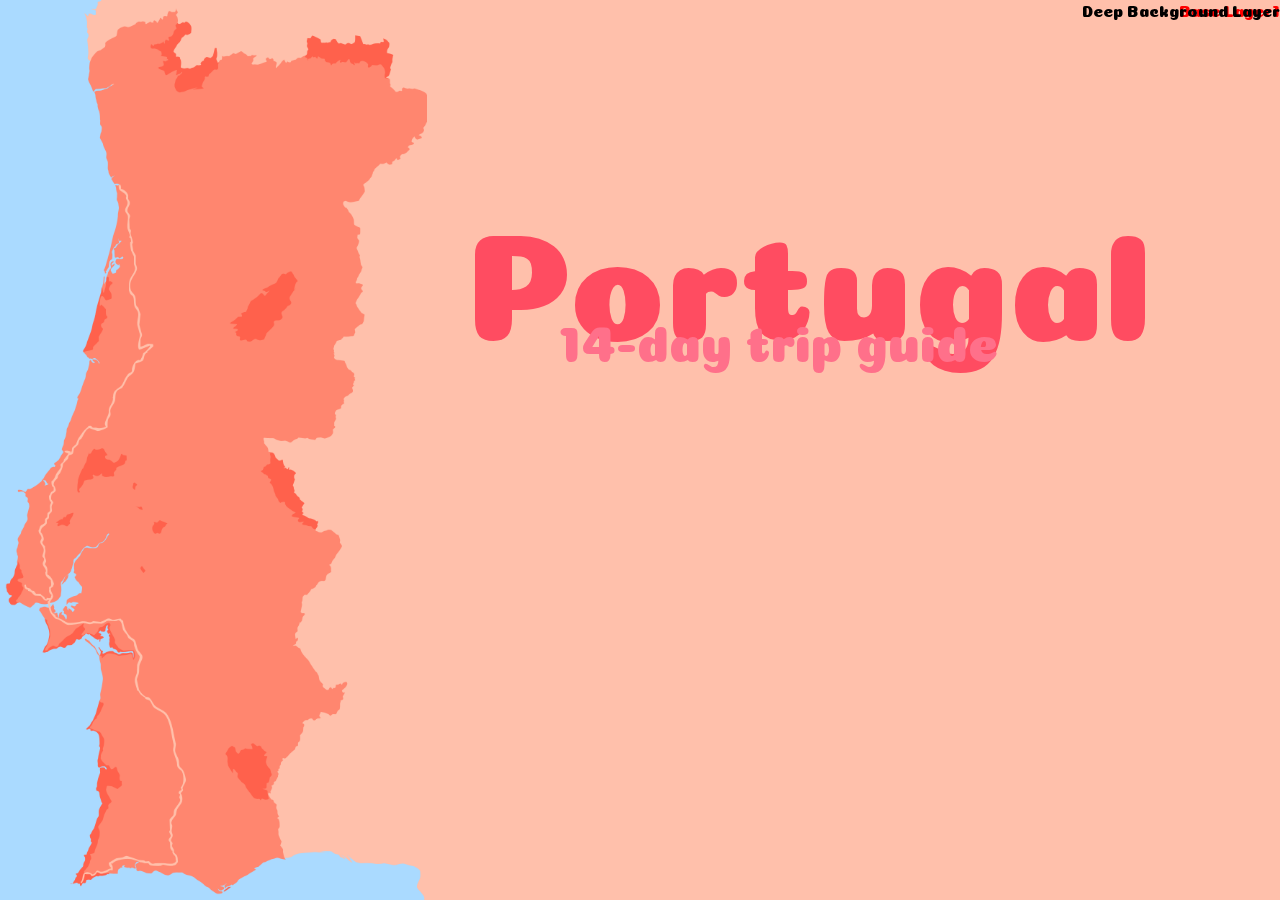
==== paralax.html @ e5c55ca5 "First upload" ====
<!DOCTYPE html>
<html lang="en">
<head>
    <meta charset="UTF-8">
    <meta name="viewport" content="width=device-width, initial-scale=1.0">
    <meta http-equiv="X-UA-Compatible" content="ie=edge">
    <link href="https://fonts.googleapis.com/css?family=Coiny|Lato" rel="stylesheet">
    <link rel="stylesheet" href="paralax.css">
    <link rel="stylesheet" href="effects.css">
    <title>Portuagl 14-day trip</title>
</head>
<body>
  
    <div class="parallax">
        <div id="title">Portugal<p>14-day trip guide</p></div>
        
        <div id="group2" class="parallax__group">
          <div class="parallax__layer parallax__layer--base">
            <div class="title">Base Layer1</div>
          </div>
          <div class="parallax__layer parallax__layer--back">
            <div class="title">Background Layer2</div>
          </div>
        </div>
        <div id="group3" class="parallax__group">
          <div class="parallax__layer parallax__layer--fore">
            <div class="title">Foreground Layer3</div>
          </div>
          <div class="parallax__layer parallax__layer--base">
            <div class="title">Base Layer4</div>
          </div>
        </div>
        <div id="group4" class="parallax__group">
          <div class="parallax__layer parallax__layer--base">
            <div class="title">Base Layer5</div>
          </div>
          <div class="parallax__layer parallax__layer--back">
            <div class="title">Background Layer6
              <div id="trg2" class="trigger"></div></div>
          </div>
          <div id="deep" class="parallax__layer deep_bcg">
            <div  class="title ">Deep Background Layer</div>
            <div id="trg1" class="trigger"></div>
            <div id="porto" class="pins"></div>
            <div id="plane" class=""></div>
          </div>
        </div>
        <div id="group5" class="parallax__group">
          <div class="parallax__layer parallax__layer--fore">
            <div class="title">Foreground Layer7</div>
          </div>
          <div class="parallax__layer parallax__layer--base">
            <div class="title">Base Layer8</div>
          </div>
        </div>
        <div id="group6" class="parallax__group">
          <div class="parallax__layer parallax__layer--back">
            <div class="title">Background Layer9</div>
          </div>
          <div class="parallax__layer parallax__layer--base">
            <div class="title">Base Layer10</div>
          </div>
        </div>
        <div id="group7" class="parallax__group">
          <div class="parallax__layer parallax__layer--base">
            <div class="title">Base Layer11</div>
          </div>
        </div>
        <div id="group2" class="parallax__group">
            <div class="parallax__layer parallax__layer--base">
              <div class="title">Base Layer12</div>
            </div>
            <div class="parallax__layer parallax__layer--back">
              <div class="title">Background Layer13</div>
            </div>
          </div>
      </div>
      <script src="paralax.js"></script>
</body>
</html>
---- paralax.css ----
body {
    margin: 0;
    background-color: #ffc0ab;
    font-family: 'Coiny', cursive;

}
.trigger {
  display: block;
  width: 100px;
  height: 100px;
  margin-left: 100px;
}
.title {
  text-align: right;
}
#title {
  position: fixed;
  top: 20vh;
  right: 10vw;
  z-index: 100;
  text-align: right;
  font-size: 12vw;
  color: #ff4c61;
}
#plane {
  display: block;
  position: absolute;
  z-index: 999;
  width: 250px;
  height: 250px;
  top: -150px; 
  left: 110vw;
  text-align: right;
  font-size: 12vw;
  color: #ff4c61;
  background-image: url(paper-plane.svg);
}
#title>p{
  font-size: 4vw;
margin-top: -40px;
padding-right: 12vw;
color: #ff708a;

}
.parallax {
    perspective: 1px;
    height: 100vh;
    overflow-x: hidden;
    overflow-y: auto;
  }
  .parallax__group {
    position: relative;
    height: 200vh;
    transform-style: preserve-3d;  
  }
  .parallax__layer {
    position: absolute;
    top: 0;
    right: 0;
    bottom: 0;
    left: 0;
  }
  .parallax__layer--base {
    transform: translateZ(0);
    color: red;
  }
  .parallax__layer--back {
    transform: translateZ(-1px) scale(2);
    z-index: -5;
  }
  .deep_bcg {
    transform: translateZ(-2px) scale(3);
    background: url(1.png);
    background-repeat: no-repeat;
    background-size:  auto 100vh;
    height: 500vh;
  }
  .deep_bcg>.pins {
    display: block;
    position: absolute;
    z-index: 999;
    width: 5vh;
    height: 5vh;
    background-color: white;
    border-radius: 50%;
    border: 7px solid #ff4c61;

  }
  #porto {
    top: 100vh;
    left: 65vh;
  }
  #porto::after {
    font-size: 5vh;
    content: "Porto";
    position: absolute;
    left: 6vh;
    top: 0px;
    color: white;
  }
---- effects.css ----
*{
    margin: 0;
}
.orange {
    -webkit-animation-name: orange; /* Safari 4.0 - 8.0 */
    -webkit-animation-duration: 1s; /* Safari 4.0 - 8.0 */
    animation-name: orange;
    animation-duration: 1s;
    animation-fill-mode: forwards;
}
.orange_bye {
    -webkit-animation-name: orange_bye; /* Safari 4.0 - 8.0 */
    -webkit-animation-duration: 1s; /* Safari 4.0 - 8.0 */
    animation-name: orange_bye;
    animation-duration: 1s;
    animation-fill-mode: forwards;
}
.bcgBig {
    -webkit-animation-name: bcg_big; /* Safari 4.0 - 8.0 */
    -webkit-animation-duration: 1s; /* Safari 4.0 - 8.0 */
    animation-name: bcg_big;
    animation-duration: 1s;
    animation-fill-mode: forwards;
}
.bcgSmall {
    -webkit-animation-name: bcg_small; /* Safari 4.0 - 8.0 */
    -webkit-animation-duration: 1s; /* Safari 4.0 - 8.0 */
    animation-name: bcg_small;
    animation-duration: 1s;
    animation-fill-mode: forwards;
}
@keyframes orange {
    from {right: -320px;}
    to {right: 320px;}
}
@keyframes orange_bye {
    from {right: 320px;}
    to {right: -320px;}
}

@keyframes bcg_big {
    from {background-size: auto 100vh;}
    to {background-size: auto 500vh;}
}
@keyframes bcg_small {
    from {background-size: auto 500vh;}
    to {background-size: auto 100vh;}
}
.planeIn{
    -webkit-animation-name: plane_in; /* Safari 4.0 - 8.0 */
    -webkit-animation-duration: 2s; /* Safari 4.0 - 8.0 */
    animation-name: plane_in;
    animation-timing-function: ease-in-out;
    animation-duration: 2s;
    animation-fill-mode: forwards;
}
@keyframes plane_in {
    0% {top: -150px; left: 110vw; width: 250px; height: 250px;}
    60% {width: 450px; height: 450px;}
    100% {  top: 100vh; left: 65vh; width: 50px; height: 50px;}
}
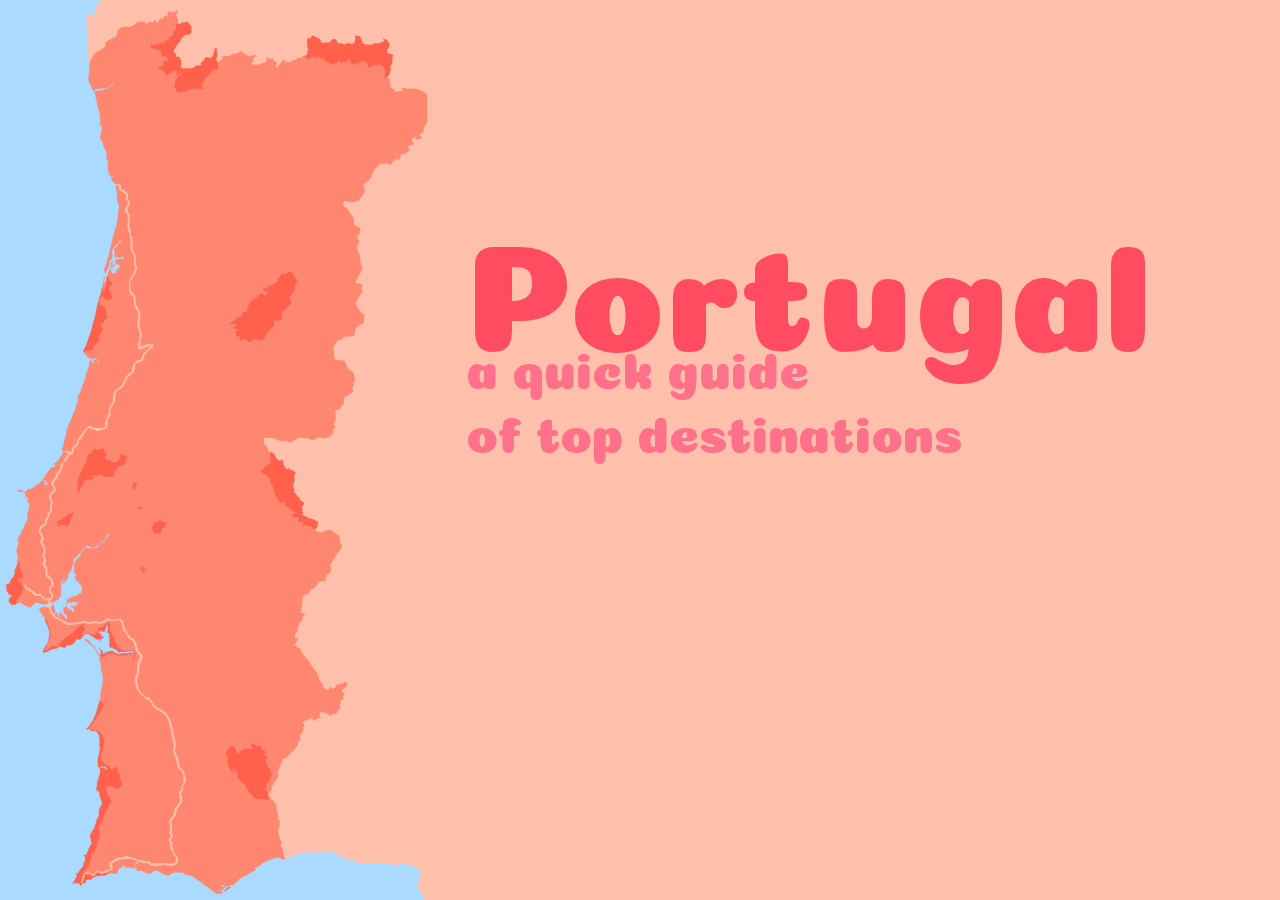
==== commit bcb1e5d0: "Almost ready" ====
--- a/paralax.html
+++ b/paralax.html
@@ -4,75 +4,137 @@
     <meta charset="UTF-8">
     <meta name="viewport" content="width=device-width, initial-scale=1.0">
     <meta http-equiv="X-UA-Compatible" content="ie=edge">
-    <link href="https://fonts.googleapis.com/css?family=Coiny|Lato" rel="stylesheet">
+    <link href="https://fonts.googleapis.com/css?family=Coiny|Laila" rel="stylesheet">
     <link rel="stylesheet" href="paralax.css">
     <link rel="stylesheet" href="effects.css">
     <title>Portuagl 14-day trip</title>
 </head>
 <body>
-  
+    
     <div class="parallax">
-        <div id="title">Portugal<p>14-day trip guide</p></div>
-        
+        <div id="title" class="">Portugal<p>a quick guide <br>of top destinations</p></div>
+        <div id="track"></div>
         <div id="group2" class="parallax__group">
-          <div class="parallax__layer parallax__layer--base">
+          <div class="parallax__layer parallax__layer--base hide">
             <div class="title">Base Layer1</div>
           </div>
-          <div class="parallax__layer parallax__layer--back">
+          <div class="parallax__layer parallax__layer--back hide">
             <div class="title">Background Layer2</div>
           </div>
         </div>
         <div id="group3" class="parallax__group">
-          <div class="parallax__layer parallax__layer--fore">
+          <div class="parallax__layer parallax__layer--fore hide">
+              <div id="apend1" class="visible apend"></div>
             <div class="title">Foreground Layer3</div>
           </div>
-          <div class="parallax__layer parallax__layer--base">
+          <div class="parallax__layer parallax__layer--base hide">
+              <div id="apend1" class="visible apend"></div>
             <div class="title">Base Layer4</div>
           </div>
+          <div id="trg4" class="trigger visible"></div>
         </div>
         <div id="group4" class="parallax__group">
-          <div class="parallax__layer parallax__layer--base">
+            
+          <div class="parallax__layer parallax__layer--base hide">
+              <div id="apend2" class="visible apend"></div>
             <div class="title">Base Layer5</div>
           </div>
-          <div class="parallax__layer parallax__layer--back">
+          <div class="parallax__layer parallax__layer--back hide">
+              <div id="apend3" class="visible apend left"></div>
             <div class="title">Background Layer6
+                <div id="apend6" class="visible apend"></div>
               <div id="trg2" class="trigger"></div></div>
           </div>
           <div id="deep" class="parallax__layer deep_bcg">
-            <div  class="title ">Deep Background Layer</div>
+            <div  class="title "></div>
             <div id="trg1" class="trigger"></div>
             <div id="porto" class="pins"></div>
+            <div class="pins coimbra"></div>
+            <div class="pins nazare"></div>
+            <div class="pins lisbon"></div>
+            <div class="pins sintra"></div>
+            <div class="pins lagos"></div>
+            <div class="pins sagres"></div>
             <div id="plane" class=""></div>
+            <div class="cityInfo cityPorto ">
+              <h1>Porto</h1>
+              Porto (Portuguese pronunciation: [ˈpoɾtu]) is the second-largest city in Portugal after Lisbon[3] and one of the major urban areas of the Iberian Peninsula. The city proper has a population of 237,591 and the metropolitan area of Porto, which extends beyond the administrative limits of the city, has a population of 1.9 million (2011)[4] in an area of 2,395 km2 (925 sq mi),[5] making it the second-largest urban area in Portugal.[6][7][8] It is recognized as a gamma-level global city by the Globalization and World Cities (GaWC) Study Group,[9] the only Portuguese city besides Lisbon to be recognised as a global city.
+
+Located along the Douro River estuary in northern Portugal, Porto is one of the oldest European centres, and its historical core was proclaimed a World Heritage Site by UNESCO in 1996. The western part of its urban area extends to the coastline of the Atlantic Ocean. Its settlement dates back many centuries, when it was an outpost of the Roman Empire. Its combined Celtic-Latin name, Portus Cale,[10] has been referred to as the origin of the name "Portugal", based on transliteration and oral evolution from Latin. In Portuguese, the name of the city is spelled with a definite article o Porto; consequently, its English name evolved from a misinterpretation of the oral pronunciation and referred to as Oporto in modern literature and by many speakers.
+
+Port wine, one of Portugal's most famous exports, is named after Porto, since the metropolitan area, and in particular the cellars of Vila Nova de Gaia, were responsible for the packaging, transport, and export of fortified wine.[11] In 2014 and 2017, Porto was elected The Best European Destination by the Best European Destinations Agency.[12] Porto is on the Portuguese Way path of the Camino de Santiago.
+            </div>
+            <div class="cityInfo cityCoimbra"><h1>Coimbra</h1>
+              Coimbra (Portuguese pronunciation: [kuˈĩbɾɐ, ˈkwĩbɾɐ][1]) is a city and a municipality in Portugal. The population at the 2011 census was 143,397,[2] in an area of 319.40 square kilometres (123.3 sq mi).[3] The fourth-largest urban centre in Portugal (after Lisbon, Porto and Braga), it is the largest city of the district of Coimbra and the Centro Region. About 460,000 people live in the Região de Coimbra, comprising 19 municipalities and extending into an area 4,336 square kilometres (1,674 sq mi).
+
+              Among the many archaeological structures dating back to the Roman era, when Coimbra was the settlement of Aeminium, are its well-preserved aqueduct and cryptoporticus. Similarly, buildings from the period when Coimbra was the capital of Portugal (from 1131 to 1255) still remain. During the late Middle Ages, with its decline as the political centre of the Kingdom of Portugal, Coimbra began to evolve into a major cultural centre. This was in large part helped by the establishment of the University of Coimbra in 1290, the oldest academic institution in the Portuguese-speaking world. Apart from attracting many European and international students, the university is visited by many tourists for its monuments and history. Its historical buildings were classified as a World Heritage site by UNESCO in 2013: "Coimbra offers an outstanding example of an integrated university city with a specific urban typology as well as its own ceremonial and cultural traditions that have been kept alive through the ages."[4]
+            </div>
+            <div class="cityInfo cityNazare"><h1>Nazare</h1>
+              Nazaré is a popular surfing destination because of its very high breaking waves that form due to the presence of the underwater Nazaré Canyon.[8] As the canyon creates constructive interference between the incoming swell waves, it makes their heights much larger on this stretch of coast.
+
+              Due to the height of the waves, numerous surfing records have been set at Nazaré. In November 2011, surfer Garrett McNamara, who resided in Hawaii at that time, surfed a then record-breaking giant wave: 23.8 m (78 ft) from trough to crest, at Praia do Norte, Nazaré.[9] On November 8, 2017, Brazilian surfer Rodrigo Koxa broke the previous record by surfing a big wave of 24.4 m (80 ft); for this feat he won the Quiksilver XXL Biggest Wave prize and entered the Guinness World Record for the biggest wave ever surfed.[10][11] Social media wrongly attributed a footage of German surfer Sebastian Steudtne surfing another big wave also in Nazaré to Koxa; both have made public statements in attempts to correct the original misinformation.[12] In the meantime, Portuguese surfer Hugo Vau surfed a potentially 35 m (115 ft) high wave, known as "the big mama", on 19 January 2018. This achievement yet to be validated.[13]
+              
+              The waves at this point can also be dangerous to those ashore. In August 2012, a rogue wave killed a 5 year old British girl and her grandfather walking along Salgado Beach.[14]
+              
+              Popular viewing points for surfing competitions have witnessed a great spike in visitors, such as the lighthouse, which increased from 80,000 visitors in 2015 to 174,000 in 2017. [15]
+            </div>
+            <div class="cityInfo cityLisbon"><h1>Lisbon</h1>
+              Lisbon is recognised as an alpha-level global city by the Globalization and World Cities (GaWC) Study Group because of its importance in finance, commerce, media, entertainment, arts, international trade, education and tourism.[6] Lisbon is the only Portuguese city besides Porto to be recognised as a global city.[7][8] It is one of the major economic centres on the continent, with a growing financial sector and one of the largest container ports on Europe's Atlantic coast.[9] Additionally, Humberto Delgado Airport served 26.7 million passengers in 2017, being the busiest airport in Portugal, the 3rd busiest in the Iberian Peninsula and the 20th busiest in Europe,[10] and the motorway network and the high-speed rail system of Alfa Pendular links the main cities of Portugal (such as Braga, Porto and Coimbra) to Lisbon.[11] The city is the 9th-most-visited city in Southern Europe, after Rome, Istanbul, Barcelona, Milan, Venice, Madrid, Florence and Athens, with 3,320,300 tourists in 2017.[12] The Lisbon region contributes with a higher GDP PPP per capita than any other region in Portugal. Its GDP amounts to 96.3 billion USD and thus $32,434 per capita.[13][14] The city occupies the 40th place of highest gross earnings in the world.[15] Most of the headquarters of multinational corporations in Portugal are located in the Lisbon area.[16] It is also the political centre of the country, as its seat of Government and residence of the Head of State.
+
+              Lisbon is one of the oldest cities in the world, and one of the oldest in Western Europe, predating other modern European capitals such as London, Paris, and Rome by centuries. Julius Caesar made it a municipium called Felicitas Julia, adding to the name Olissipo. Ruled by a series of Germanic tribes from the 5th century, it was captured by the Moors in the 8th century. In 1147, the Crusaders under Afonso Henriques reconquered the city and since then it has been a major political, economic and cultural centre of Portugal. Unlike most capital cities, Lisbon's status as the capital of Portugal has never been granted or confirmed officially – by statute or in written form. Its position as the capital has formed through constitutional convention, making its position as de facto capital a part of the Constitution of Portugal.
+            </div>
+            <div class="cityInfo citySintra"><h1>Sintra</h1>
+              The historic center of the Vila de Sintra is famous for its 19th-century Romanticist architecture, historic estates & villas, gardens, and numerous royal palaces & castles, which resulted in the classification of the town and its historic passage as a UNESCO World Heritage Site. Sintra is similarly known for its numerous gardens and nature parks, including the Sintra-Cascais Nature Park and the Sintra Mountains. Sintra's most iconic landmarks include the mediaeval Castle of the Moors, the romanticist Pena National Palace and the Portuguese Renaissance Sintra National Palace.
+
+              Sintra is consistently ranked as one of the wealthiest and most expensive municipalities in both Portugal and the Iberian Peninsula as a whole.[3][4][5][6] Sintra is one of Portugal's most expensive and sought after real estate markets, famed for its numerous historic villas and luxury estates, and is home to one of the largest foreign expat communities along the Portuguese Riviera.[7][8][9][10][11] Sintra is similarly known for its high standards of living, consistently ranking as one of the best places to live in Portugal.[12][13]
+            </div>
+            <div class="cityInfo cityLagos"><h1>Lagos</h1>
+              Lagos is one of the most visited cities in the Algarve and Portugal, due to its variety of tourist-friendly beaches, rock formations (Ponta da Piedade), bars, restaurants and hotels, renowned for its vibrant summer nightlife and parties.[citation needed] Yet, Lagos is also a historic centre of the Portuguese Age of Discovery, frequent home of Henry the Navigator, historical shipyard and, at one time, centre of the European slave trade.[5] In 2012, travel website TripAdvisor, classified Lagos as the number 1 travel destination, on a list of "15 destinations on the rise" worldwide.[6]
+              <h1>Sagres</h1> Sagres Point (Ponta de Sagres, Portuguese pronunciation: [ˈsaɣɾɨʃ], from the Latin Promontorium Sacrum ‘Holy Promontory’) is a windswept shelf-like promontory located in the southwest Algarve region of southern Portugal. Only 4 km to the west and 3 km to the north lies Cape St. Vincent (Cabo de São Vicente), which is usually taken as the southwesternmost tip of Europe. The vicinity of Sagres Point and Cape St. Vincent has been used for religious purposes since Neolithic times, to which standing menhirs near Vila do Bispo, a few miles from both points, attest.
+            </div>
           </div>
         </div>
-        <div id="group5" class="parallax__group">
-          <div class="parallax__layer parallax__layer--fore">
+        <div id="group5" class="parallax__group hide">
+          <div class="parallax__layer parallax__layer--fore hide">
             <div class="title">Foreground Layer7</div>
           </div>
-          <div class="parallax__layer parallax__layer--base">
+          <div class="parallax__layer parallax__layer--base hide">
+              <div id="apend1" class="visible apend"></div>
+              <div id="trg5" class="trigger"></div>
             <div class="title">Base Layer8</div>
           </div>
         </div>
-        <div id="group6" class="parallax__group">
-          <div class="parallax__layer parallax__layer--back">
+        <div id="group6" class="parallax__group ">
+            <div id="apend7" class="visible apend"></div>
+          <div class="parallax__layer parallax__layer--back hide">
+              <div id="apend9" class="visible apend left"></div>
             <div class="title">Background Layer9</div>
           </div>
-          <div class="parallax__layer parallax__layer--base">
+          <div class="parallax__layer parallax__layer--base hide">
+              
+
+
+              <div id="trg6" class="trigger"></div>
             <div class="title">Base Layer10</div>
           </div>
         </div>
-        <div id="group7" class="parallax__group">
-          <div class="parallax__layer parallax__layer--base">
+        <div id="group7" class="parallax__group hide">
+          <div class="parallax__layer parallax__layer--base hide">
+              <div id="apend8" class="visible apend left"></div>
             <div class="title">Base Layer11</div>
           </div>
         </div>
-        <div id="group2" class="parallax__group">
-            <div class="parallax__layer parallax__layer--base">
+        <div id="group1" class="parallax__group hide">
+            <div class="parallax__layer parallax__layer--base hide">
               <div class="title">Base Layer12</div>
+              <div id="apend5" class="visible apend"></div>
             </div>
-            <div class="parallax__layer parallax__layer--back">
+            <div class="parallax__layer parallax__layer--back hide">
+                <div id="apend4" class="visible apend left"></div>
               <div class="title">Background Layer13</div>
+
             </div>
+            <div id="trg7" class="trigger"></div></div>
           </div>
       </div>
       <script src="paralax.js"></script>
--- a/paralax.css
+++ b/paralax.css
@@ -1,8 +1,33 @@
 body {
     margin: 0;
     background-color: #ffc0ab;
-    font-family: 'Coiny', cursive;
-
+    font-family: 'Laila', serif;
+
+}
+::-webkit-scrollbar {
+  width: 12px;
+}
+
+::-webkit-scrollbar-track {
+  -webkit-box-shadow: #ffc0ab; 
+  border-radius: 10px;
+}
+
+::-webkit-scrollbar-thumb {
+  border-radius: 10px;
+  -webkit-box-shadow: #ffc0ab;
+  background: #ffc0ab;
+}
+h1 {
+  float: left;
+  font-size: 4rem;
+  margin: 15px 10px 0 0;
+  line-height: 2rem;
+  font-family: 'Coiny', cursive;
+}
+p{
+  text-align: left;
+  line-height: 4rem;
 }
 .trigger {
   display: block;
@@ -21,6 +46,9 @@
   text-align: right;
   font-size: 12vw;
   color: #ff4c61;
+  line-height: 12rem;
+  font-family: 'Coiny', cursive;
+
 }
 #plane {
   display: block;
@@ -35,11 +63,33 @@
   color: #ff4c61;
   background-image: url(paper-plane.svg);
 }
+#bus {
+  display: block;
+  position: absolute;
+  z-index: 999;
+  background-image: url(bus.svg);
+}
 #title>p{
   font-size: 4vw;
 margin-top: -40px;
 padding-right: 12vw;
 color: #ff708a;
+}
+#track {
+  position: absolute;
+  display: block;
+  top: 0;
+  left: 0;
+  background-color: white;
+  transform: translateZ(-2px) scale(3);
+}
+#group2 {
+  background-color: #ffc0ab;
+}
+#trg4 {
+  background-color: red;
+  position: absolute;
+  bottom: 35vh;
 
 }
 .parallax {
@@ -60,6 +110,76 @@
     bottom: 0;
     left: 0;
   }
+  .hide {
+    visibility: hidden;
+  }
+  .visible {
+    visibility: visible;
+  }
+  .apend {
+    display: block;
+    position: absolute;
+    width: 40vw;
+    height: 40vh;
+    left: 60vw;
+  }
+  #apend1 {
+    background: url(appendixes/france.png);
+    background-repeat: no-repeat;
+    background-position: center;
+    background-size:  auto 100%;
+  }  
+  #apend2 {
+    background: url(appendixes/tram.png);
+    background-repeat: no-repeat;
+    background-position: center;
+    background-size:  auto 100%;
+  }
+  #apend3 {
+    background: url(appendixes/boat.png);
+    background-repeat: no-repeat;
+    background-position: center;
+    background-size:  auto 100%;
+  }
+  #apend4 {
+    background: url(appendixes/kogut.png);
+    background-repeat: no-repeat;
+    background-position: center;
+    background-size:  auto 100%;
+  }
+  #apend5 {
+    background: url(appendixes/git.png);
+    background-repeat: no-repeat;
+    background-position: center;
+    background-size:  auto 100%;
+  }
+  #apend6 {
+    background: url(appendixes/port.png);
+    background-repeat: no-repeat;
+    background-position: center;
+    background-size:  auto 100%;
+  }
+  #apend7 {
+    background: url(appendixes/pastel.png);
+    background-repeat: no-repeat;
+    background-position: center;
+    background-size:  auto 100%;
+  }
+  #apend8 {
+    background: url(appendixes/bika.png);
+    background-repeat: no-repeat;
+    background-position: center;
+    background-size:  auto 100%;
+  }
+  #apend9 {
+    background: url(appendixes/surf.png);
+    background-repeat: no-repeat;
+    background-position: center;
+    background-size:  auto 100%;
+  }
+  .left {
+    left: 2vw;
+  }
   .parallax__layer--base {
     transform: translateZ(0);
     color: red;
@@ -76,7 +196,6 @@
     height: 500vh;
   }
   .deep_bcg>.pins {
-    display: block;
     position: absolute;
     z-index: 999;
     width: 5vh;
@@ -84,11 +203,104 @@
     background-color: white;
     border-radius: 50%;
     border: 7px solid #ff4c61;
-
+    -webkit-animation-name: letShow; /* Safari 4.0 - 8.0 */
+    -webkit-animation-duration: 1s; /* Safari 4.0 - 8.0 */
+    animation-name: letShow;
+    animation-timing-function: ease-in-out;
+    animation-duration: 1s;
+    animation-fill-mode: forwards;
+    font-family: 'Coiny', cursive;
+  }
+  .pins::after{
+    -webkit-animation-name: letShowText; /* Safari 4.0 - 8.0 */
+    -webkit-animation-duration: 1s; /* Safari 4.0 - 8.0 */
+    animation-name: letShowText;
+    animation-timing-function: ease-in-out;
+    animation-duration: 1s;
+    animation-fill-mode: forwards;
   }
   #porto {
     top: 100vh;
     left: 65vh;
+    display: block;
+  }
+ .coimbra {
+    top: 189vh;
+    left: 80vh;
+    display: none;
+  }
+  .coimbra:after {
+    font-size: 5vh;
+    content: "Coimbra";
+    position: absolute;
+    left: 6vh;
+    top: 0px;
+    color: white;
+  }
+  .nazare {
+    top: 248vh;
+    left: 34vh;
+    display: none;
+  }
+  .nazare:after {
+    font-size: 5vh;
+    content: "Nazaré";
+    position: absolute;
+    left: 6vh;
+    top: 0px;
+    color: white;
+  }
+    .lisbon {
+    top: 330vh;
+    left: 23vh;
+    display: none;
+  }
+  .lisbon:after {
+    font-size: 5vh;
+    content: "Lisbon";
+    position: absolute;
+    left: 6vh;
+    top: 0px;
+    color: white;
+  }    
+  .sintra {
+    top: 323vh;
+    left: 10vh;
+    display: none;
+  }
+  .sintra:after {
+    font-size: 5vh;
+    content: "Sintra";
+    position: absolute;
+    left: 6vh;
+    top: 0px;
+    color: white;
+  }  
+  .lagos {
+    top: 481vh;
+    left: 59vh;
+    display: none;
+  }
+  .lagos:after {
+    font-size: 5vh;
+    content: "Lagos";
+    position: absolute;
+    left: 6vh;
+    top: 0px;
+    color: white;
+  }  
+  .sagres {
+    top: 486vh;
+    left: 43vh;
+    display: none;
+  }
+  .sagres:after {
+    font-size: 5vh;
+    content: "Sagres";
+    position: absolute;
+    left: 6vh;
+    top: 0px;
+    color: white;
   }
   #porto::after {
     font-size: 5vh;
@@ -97,4 +309,42 @@
     left: 6vh;
     top: 0px;
     color: white;
-  }+  }
+  .cityInfo {
+    display: block;
+    width: 30vw;
+    height: 40vh;
+    left: 150vw;
+    background-color: white;
+    border: 6px solid #ffc0ab;
+    position: absolute;
+    border-radius: 15px;
+    padding: 30px 5px 10px 10px;
+    line-height: 1.4rem;
+    overflow-y: scroll;
+    z-index: 9999;
+    color: #ff9538;
+  }
+  .cityPorto {
+    top: 112vh;
+  }
+  .cityCoimbra {
+    top: 178vh;
+  }
+  .cityNazare {
+    top: 233vh;
+  }
+  .cityLisbon {
+    top: 337vh;
+    height: 70vh;
+  }
+  .citySintra {
+    top: 278vh;
+  }
+  .cityLagos {
+    top: 435vh;
+  }
+  .show {
+    display: block;
+
+  }
--- a/effects.css
+++ b/effects.css
@@ -58,4 +58,88 @@
     0% {top: -150px; left: 110vw; width: 250px; height: 250px;}
     60% {width: 450px; height: 450px;}
     100% {  top: 100vh; left: 65vh; width: 50px; height: 50px;}
-}+}
+.truckGo {
+    -webkit-animation-name: truck_go; /* Safari 4.0 - 8.0 */
+    -webkit-animation-duration: 3s; /* Safari 4.0 - 8.0 */
+    animation-name: truck_go;
+    animation-timing-function: ease-in-out;
+    animation-duration: 3s;
+    animation-fill-mode: forwards;
+}
+
+@keyframes truck_go {
+    0% { width: 0; height: 0;}
+    100% { width: 100vw; height: 241vh;}
+}
+@keyframes letShow{
+    0% { width: 0; height: 0;}
+    80% { width: 8vh; height: 8vh;}
+    100% { width: 5vh; height: 5vh;}
+}
+@keyframes letShowText{
+    0% { transform:rotate(-95deg)}
+    80% { transform:rotate(45deg)}
+    100% { transform:rotate(0deg)}
+}
+.truckGo2 {
+    -webkit-animation-name: truck_go2; /* Safari 4.0 - 8.0 */
+    -webkit-animation-duration: 2s; /* Safari 4.0 - 8.0 */
+    animation-name: truck_go2;
+    animation-timing-function: ease-in-out;
+    animation-duration: 2s;
+    animation-fill-mode: forwards;
+}
+@keyframes truck_go2 {
+    0% { width: 90vw; height: 241vh;}
+    100% { width: 90vw; height: 329vh;}
+}
+.truckGo3 {
+    -webkit-animation-name: truck_go3; /* Safari 4.0 - 8.0 */
+    -webkit-animation-duration: 2s; /* Safari 4.0 - 8.0 */
+    animation-name: truck_go3;
+    animation-timing-function: ease-in-out;
+    animation-duration: 2s;
+    animation-fill-mode: forwards;
+}
+@keyframes truck_go3 {
+    0% { width: 92vw; height: 329vh;}
+    100% { width: 92vw; height: 452vh;}
+}
+.truckGo4 {
+    -webkit-animation-name: truck_go4; /* Safari 4.0 - 8.0 */
+    -webkit-animation-duration: 3s; /* Safari 4.0 - 8.0 */
+    animation-name: truck_go4;
+    animation-timing-function: ease-in-out;
+    animation-duration: 3s;
+    animation-fill-mode: forwards;
+}
+@keyframes truck_go4 {
+    0% { width: 92vw; height: 452vh;}
+    100% { width: 92vw; height: 690vh;}
+}
+.infoShow {
+    -webkit-animation-name: info_show; /* Safari 4.0 - 8.0 */
+    -webkit-animation-duration: 1s; /* Safari 4.0 - 8.0 */
+    animation-name: info_show;
+    animation-timing-function: ease-in-out;
+    animation-duration: 1s;
+    animation-fill-mode: forwards;
+}
+@keyframes info_show {
+    from {left: 150vw;}
+    to {left: 45vw;}
+}
+.infoShowLeft {
+    -webkit-animation-name: info_show_left; /* Safari 4.0 - 8.0 */
+    -webkit-animation-duration: 1s; /* Safari 4.0 - 8.0 */
+    animation-name: info_show_left;
+    animation-timing-function: ease-in-out;
+    animation-duration: 1s;
+    animation-fill-mode: forwards;
+}
+@keyframes info_show_left {
+    from {left: 150vw;}
+    to {left: 2vw;}
+}
+  